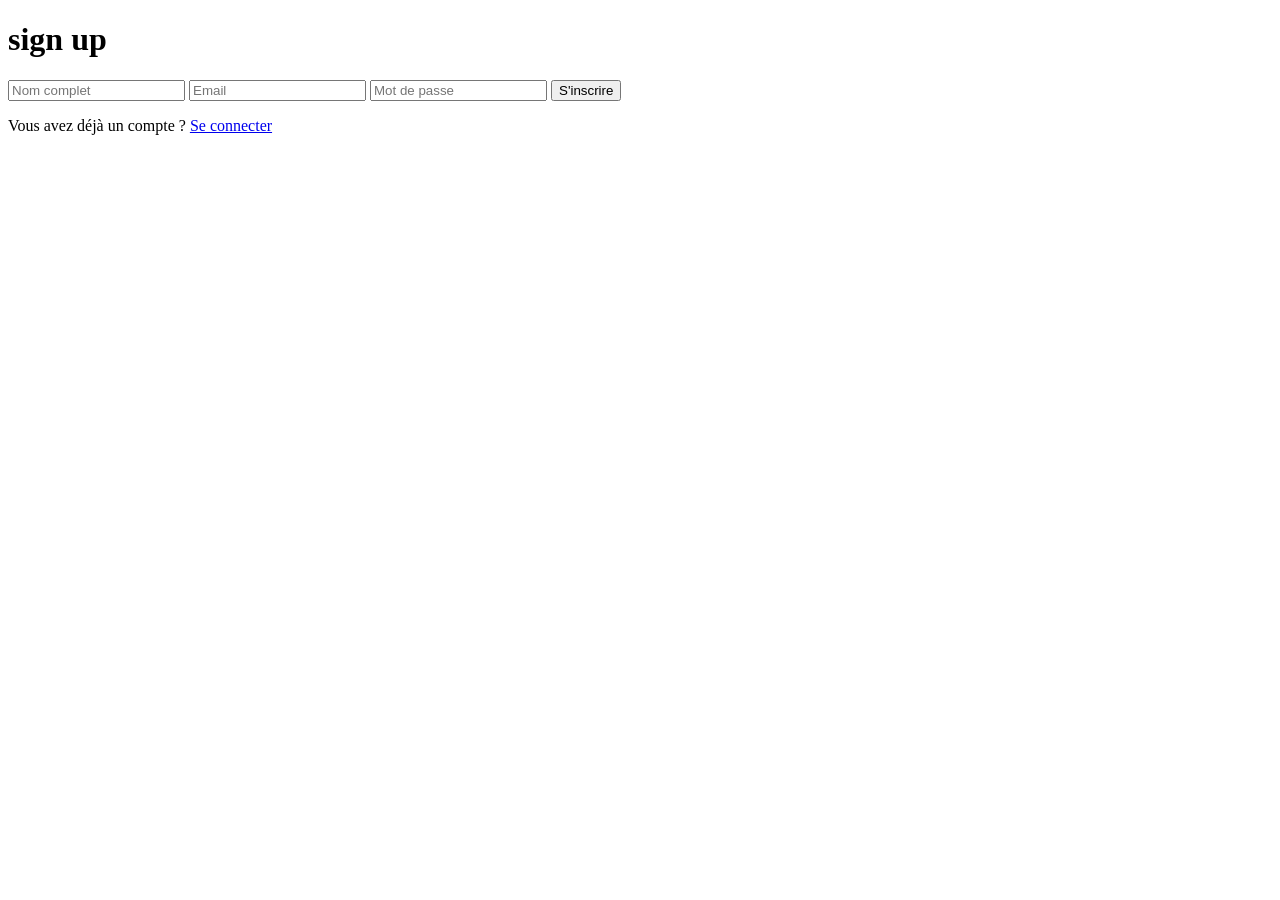
==== Signup.html @ 22da662e "Adding Login Page" ====
<!DOCTYPE html>
<html lang="en">
<head>
  <meta charset="UTF-8">
  <meta name="viewport" content="width=device-width, initial-scale=1.0">
  <link rel="stylesheet" href="Index.css">
  <title>Document</title>
</head>
<body>
  <div class="form">
    <h1>sign up</h1>

    <input id="name" type="text" placeholder="Nom complet">
    <input id="email" type="email" placeholder="Email">
    <input id="password" type="password" placeholder="Mot de passe">
    <button id="btn">S'inscrire</button>
    <p class="form-link">Vous avez déjà un compte ? <a href="login.html">Se connecter</a></p>
  </div>    

  <script src="Signup.js"></script>
</body>
</html>
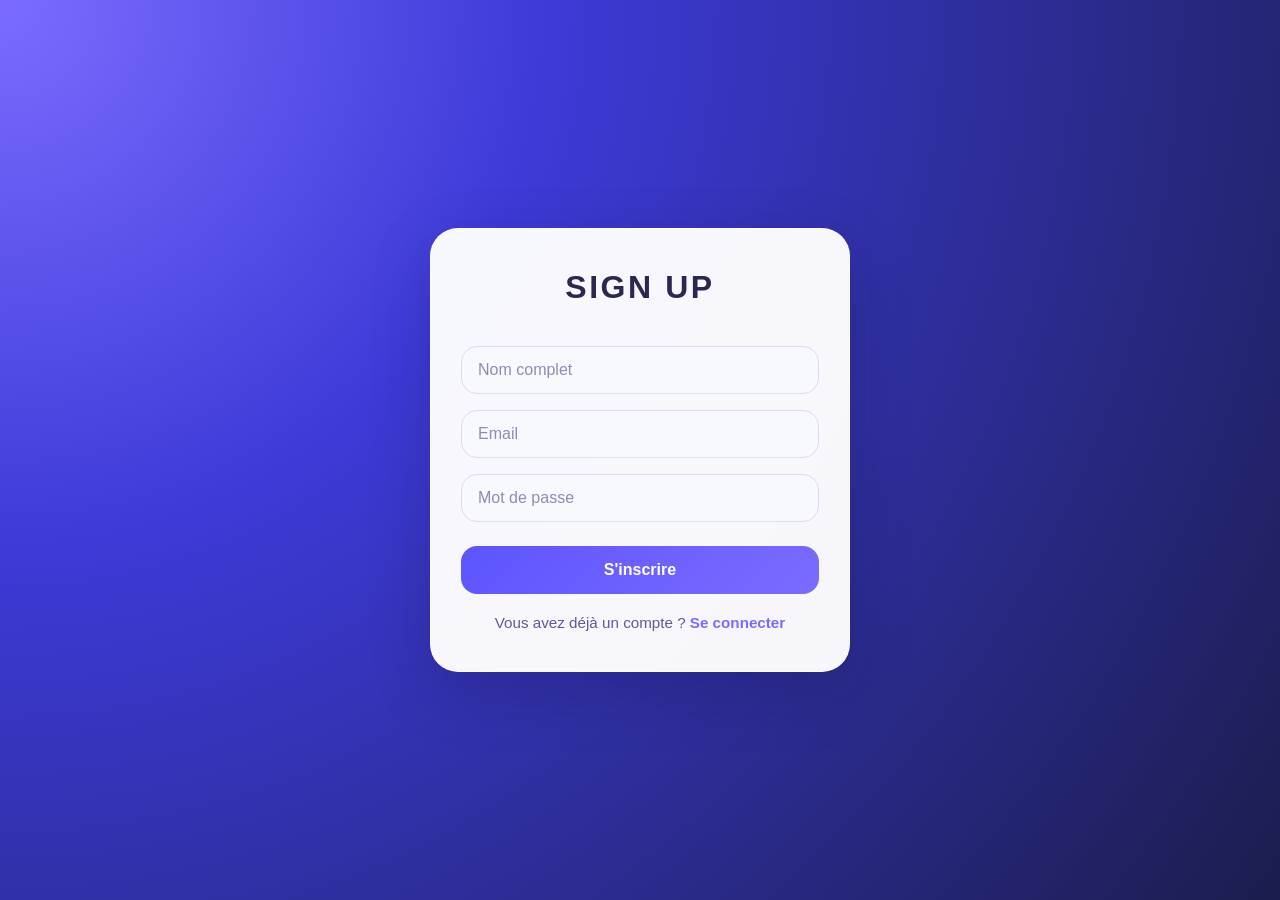
==== commit 03e1936f: "correction du bug css" ====
--- a/Signup.html
+++ b/Signup.html
@@ -3,7 +3,7 @@
 <head>
   <meta charset="UTF-8">
   <meta name="viewport" content="width=device-width, initial-scale=1.0">
-  <link rel="stylesheet" href="Index.css">
+  <link rel="stylesheet" href="index.css">
   <title>Document</title>
 </head>
 <body>
@@ -14,7 +14,7 @@
     <input id="email" type="email" placeholder="Email">
     <input id="password" type="password" placeholder="Mot de passe">
     <button id="btn">S'inscrire</button>
-    <p class="form-link">Vous avez déjà un compte ? <a href="login.html">Se connecter</a></p>
+    <p class="form-link">Vous avez déjà un compte ? <a href="index.html">Se connecter</a></p>
   </div>    
 
   <script src="Signup.js"></script>
--- a/index.css
+++ b/index.css
@@ -0,0 +1,100 @@
+* {
+  box-sizing: border-box;
+  margin: 0;
+  padding: 0;
+}
+
+body {
+  min-height: 100vh;
+  display: flex;
+  justify-content: center;
+  align-items: center;
+  font-family: "Segoe UI", Tahoma, Geneva, Verdana, sans-serif;
+  background: radial-gradient(circle at top left, #7b6cff 0%, #3d3ad8 35%, #1b1d4d 100%);
+  color: #1b1b32;
+}
+
+.form {
+  width: min(420px, 90vw);
+  padding: 40px 30px;
+  border-radius: 28px;
+  background: rgba(255, 255, 255, 0.96);
+  box-shadow: 0 20px 60px rgba(18, 18, 56, 0.22);
+  border: 1px solid rgba(255, 255, 255, 0.65);
+  text-align: center;
+}
+
+.form h1 {
+  font-size: 2rem;
+  letter-spacing: 0.08em;
+  text-transform: uppercase;
+  margin-bottom: 24px;
+  color: #2a2751;
+}
+
+.form input {
+  width: 100%;
+  padding: 14px 16px;
+  margin-top: 16px;
+  border: 1px solid #dcdcf1;
+  border-radius: 16px;
+  background: #f8f8ff;
+  font-size: 1rem;
+  color: #36364f;
+  transition: border-color 0.2s ease, box-shadow 0.2s ease;
+}
+
+.form input:focus {
+  outline: none;
+  border-color: #7b6cff;
+  box-shadow: 0 0 0 4px rgba(123, 108, 255, 0.12);
+}
+
+.form input::placeholder {
+  color: #8d8db0;
+}
+
+.form button {
+  width: 100%;
+  margin-top: 24px;
+  padding: 15px 18px;
+  border: none;
+  border-radius: 16px;
+  background: linear-gradient(135deg, #5d54ff, #7b6cff);
+  color: #ffffff;
+  font-size: 1rem;
+  font-weight: 700;
+  cursor: pointer;
+  transition: transform 0.2s ease, box-shadow 0.2s ease, background 0.2s ease;
+}
+
+.form button:hover {
+  transform: translateY(-1px);
+  box-shadow: 0 16px 28px rgba(123, 108, 255, 0.22);
+}
+
+.form-link {
+  margin-top: 20px;
+  font-size: 0.95rem;
+  color: #5f5b93;
+}
+
+.form-link a {
+  color: #7b6cff;
+  text-decoration: none;
+  font-weight: 700;
+}
+
+.form-link a:hover {
+  text-decoration: underline;
+}
+
+@media (max-width: 480px) {
+  .form {
+    padding: 32px 20px;
+  }
+
+  .form h1 {
+    font-size: 1.6rem;
+  }
+}
